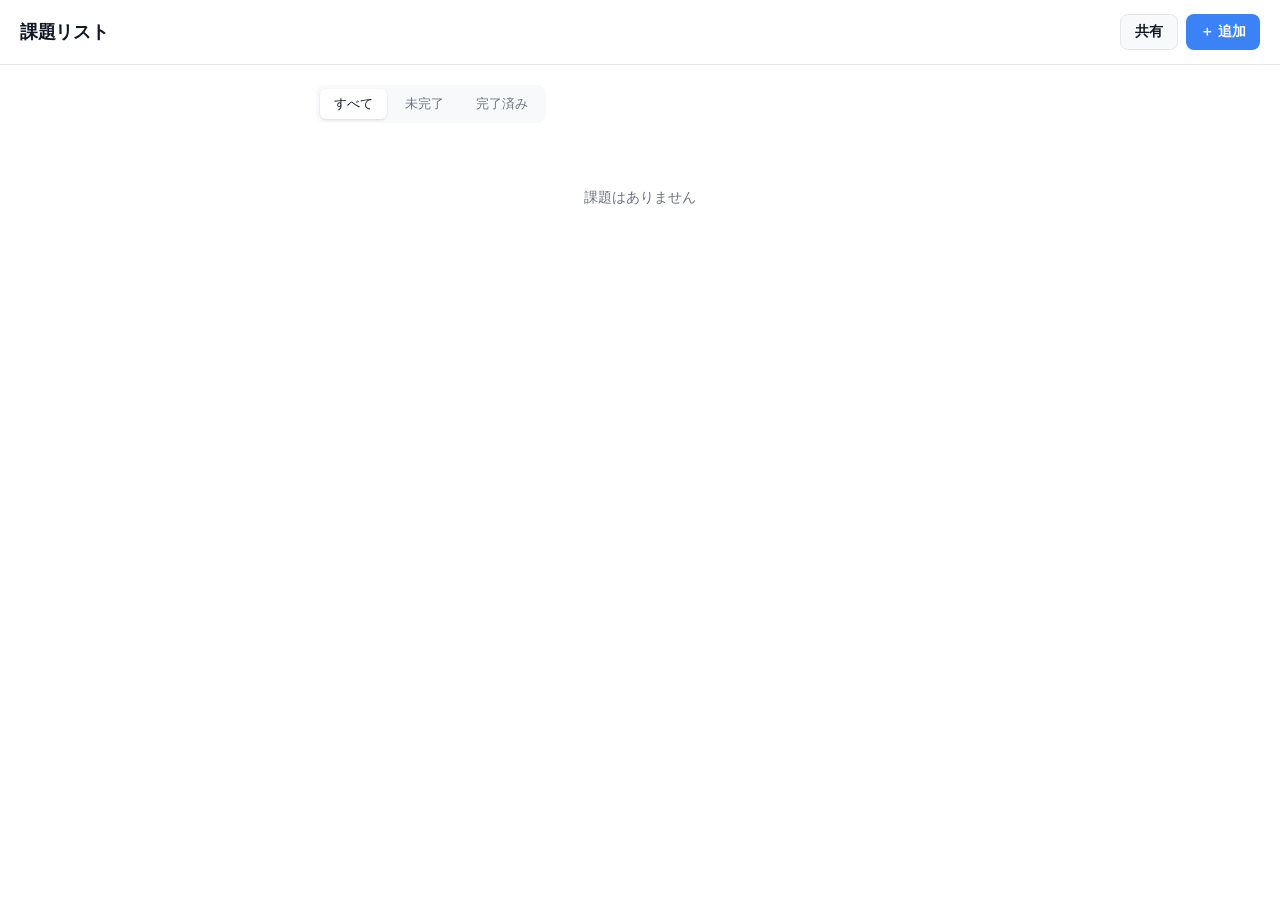
==== index.html @ 904139f9 "Initial commit: 課題管理アプリ" ====
<!DOCTYPE html>
<html lang="ja">
<head>
  <meta charset="UTF-8">
  <meta name="viewport" content="width=device-width, initial-scale=1.0">
  <title>課題リスト</title>
  <link rel="stylesheet" href="style.css">
</head>
<body>
  <header class="header">
    <h1 class="header-title">課題リスト</h1>
    <div class="header-actions">
      <button class="btn btn-share" id="btn-share">共有</button>
      <button class="btn btn-primary" id="btn-add">＋ 追加</button>
    </div>
  </header>

  <main class="main">
    <div class="filter-tabs" id="filter-tabs">
      <button class="tab active" data-filter="all">すべて</button>
      <button class="tab" data-filter="pending">未完了</button>
      <button class="tab" data-filter="done">完了済み</button>
    </div>

    <div class="list" id="list"></div>
    <p class="empty" id="empty" hidden>課題はありません</p>
  </main>

  <div class="modal-overlay" id="modal-overlay" hidden>
    <div class="modal">
      <h2 class="modal-title" id="modal-title">課題を追加</h2>
      <form id="form">
        <div class="field">
          <label for="f-subject">科目名 <span class="required">*</span></label>
          <input type="text" id="f-subject" placeholder="例：英語II" required>
        </div>
        <div class="field">
          <label for="f-deadline">締め切り <span class="required">*</span></label>
          <input type="datetime-local" id="f-deadline" required>
        </div>
        <div class="field">
          <label for="f-content">内容</label>
          <textarea id="f-content" rows="3" placeholder="課題の内容や指示を入力"></textarea>
        </div>
        <div class="field">
          <label for="f-memo">メモ</label>
          <textarea id="f-memo" rows="2" placeholder="補足メモ（参考書のページ数など）"></textarea>
        </div>
        <div class="modal-footer">
          <button type="button" class="btn btn-cancel" id="btn-cancel">キャンセル</button>
          <button type="submit" class="btn btn-primary" id="btn-submit">保存</button>
        </div>
      </form>
    </div>
  </div>

  <div class="toast" id="toast"></div>

  <script src="app.js"></script>
</body>
</html>
---- style.css ----
:root {
  --bg: #ffffff;
  --surface: #f8f9fa;
  --surface-hover: #f0f1f3;
  --border: #e5e7eb;
  --text: #111827;
  --text-sub: #6b7280;
  --accent: #3b82f6;
  --accent-hover: #2563eb;
  --danger: #ef4444;
  --danger-light: #fef2f2;
  --orange: #f97316;
  --orange-light: #fff7ed;
  --yellow: #ca8a04;
  --yellow-light: #fefce8;
  --green: #16a34a;
  --green-light: #f0fdf4;
  --radius: 12px;
  --radius-sm: 8px;
  --shadow: 0 1px 3px rgba(0,0,0,.08), 0 1px 2px rgba(0,0,0,.05);
  --shadow-md: 0 4px 12px rgba(0,0,0,.1);
}

*, *::before, *::after { box-sizing: border-box; margin: 0; padding: 0; }

body {
  font-family: -apple-system, BlinkMacSystemFont, 'Segoe UI', sans-serif;
  background: var(--bg);
  color: var(--text);
  min-height: 100vh;
  font-size: 15px;
  line-height: 1.5;
}

/* Header */
.header {
  position: sticky;
  top: 0;
  z-index: 10;
  background: var(--bg);
  border-bottom: 1px solid var(--border);
  padding: 14px 20px;
  display: flex;
  align-items: center;
  justify-content: space-between;
}
.header-title {
  font-size: 18px;
  font-weight: 700;
  letter-spacing: -.3px;
}
.header-actions {
  display: flex;
  gap: 8px;
}

/* Buttons */
.btn {
  border: none;
  cursor: pointer;
  border-radius: var(--radius-sm);
  font-size: 14px;
  font-weight: 600;
  padding: 8px 14px;
  transition: background .15s, opacity .15s;
}
.btn-primary {
  background: var(--accent);
  color: #fff;
}
.btn-primary:hover { background: var(--accent-hover); }
.btn-share {
  background: var(--surface);
  color: var(--text);
  border: 1px solid var(--border);
}
.btn-share:hover { background: var(--surface-hover); }
.btn-cancel {
  background: var(--surface);
  color: var(--text);
  border: 1px solid var(--border);
}
.btn-cancel:hover { background: var(--surface-hover); }
.btn-icon {
  background: none;
  border: none;
  cursor: pointer;
  padding: 4px 6px;
  border-radius: 6px;
  font-size: 16px;
  color: var(--text-sub);
  transition: background .15s;
}
.btn-icon:hover { background: var(--surface-hover); color: var(--text); }

/* Main */
.main {
  max-width: 680px;
  margin: 0 auto;
  padding: 20px 16px 80px;
}

/* Filter tabs */
.filter-tabs {
  display: flex;
  gap: 4px;
  margin-bottom: 16px;
  background: var(--surface);
  padding: 4px;
  border-radius: var(--radius-sm);
  width: fit-content;
}
.tab {
  border: none;
  background: none;
  cursor: pointer;
  padding: 6px 14px;
  border-radius: 6px;
  font-size: 13px;
  font-weight: 500;
  color: var(--text-sub);
  transition: background .15s, color .15s;
}
.tab.active {
  background: var(--bg);
  color: var(--text);
  box-shadow: var(--shadow);
}

/* Assignment list */
.list {
  display: flex;
  flex-direction: column;
  gap: 10px;
}

.empty {
  text-align: center;
  color: var(--text-sub);
  padding: 48px 0;
  font-size: 14px;
}

/* Card */
.card {
  background: var(--bg);
  border: 1px solid var(--border);
  border-radius: var(--radius);
  padding: 14px 16px;
  box-shadow: var(--shadow);
  display: flex;
  gap: 12px;
  align-items: flex-start;
  transition: box-shadow .15s;
}
.card:hover { box-shadow: var(--shadow-md); }
.card.done-card { opacity: .55; }

.card-check {
  margin-top: 2px;
  width: 20px;
  height: 20px;
  flex-shrink: 0;
  cursor: pointer;
  accent-color: var(--accent);
}

.card-body { flex: 1; min-width: 0; }

.card-top {
  display: flex;
  align-items: center;
  gap: 8px;
  flex-wrap: wrap;
  margin-bottom: 4px;
}
.card-subject {
  font-weight: 700;
  font-size: 15px;
  flex: 1;
  min-width: 0;
  white-space: nowrap;
  overflow: hidden;
  text-overflow: ellipsis;
}
.card.done-card .card-subject { text-decoration: line-through; }

.deadline-badge {
  font-size: 12px;
  font-weight: 600;
  padding: 2px 8px;
  border-radius: 20px;
  white-space: nowrap;
  flex-shrink: 0;
}
.badge-overdue  { background: var(--danger-light);  color: var(--danger); }
.badge-today    { background: var(--orange-light);  color: var(--orange); }
.badge-tomorrow { background: var(--yellow-light);  color: var(--yellow); }
.badge-later    { background: var(--surface);       color: var(--text-sub); }
.badge-done     { background: var(--green-light);   color: var(--green); }

.card-content {
  font-size: 13px;
  color: var(--text);
  margin-bottom: 4px;
  white-space: nowrap;
  overflow: hidden;
  text-overflow: ellipsis;
}
.card-memo {
  font-size: 12px;
  color: var(--text-sub);
  white-space: nowrap;
  overflow: hidden;
  text-overflow: ellipsis;
}

.card-actions {
  display: flex;
  gap: 2px;
  flex-shrink: 0;
  margin-top: -2px;
}

/* Modal */
.modal-overlay {
  position: fixed;
  inset: 0;
  background: rgba(0,0,0,.35);
  z-index: 100;
  display: flex;
  align-items: center;
  justify-content: center;
  padding: 16px;
}
.modal-overlay[hidden] { display: none; }

.modal {
  background: var(--bg);
  border-radius: var(--radius);
  padding: 24px;
  width: 100%;
  max-width: 480px;
  box-shadow: var(--shadow-md);
}
.modal-title {
  font-size: 17px;
  font-weight: 700;
  margin-bottom: 20px;
}

.field {
  margin-bottom: 16px;
}
.field label {
  display: block;
  font-size: 13px;
  font-weight: 600;
  margin-bottom: 6px;
  color: var(--text);
}
.required { color: var(--danger); }
.field input,
.field textarea {
  width: 100%;
  border: 1px solid var(--border);
  border-radius: var(--radius-sm);
  padding: 9px 12px;
  font-size: 14px;
  font-family: inherit;
  background: var(--bg);
  color: var(--text);
  outline: none;
  transition: border-color .15s;
  resize: vertical;
}
.field input:focus,
.field textarea:focus {
  border-color: var(--accent);
  box-shadow: 0 0 0 3px rgba(59,130,246,.15);
}

.modal-footer {
  display: flex;
  justify-content: flex-end;
  gap: 8px;
  margin-top: 20px;
}

/* Toast */
.toast {
  position: fixed;
  bottom: 24px;
  left: 50%;
  transform: translateX(-50%) translateY(80px);
  background: #1f2937;
  color: #fff;
  padding: 10px 20px;
  border-radius: 20px;
  font-size: 14px;
  font-weight: 500;
  pointer-events: none;
  transition: transform .25s ease, opacity .25s ease;
  opacity: 0;
  white-space: nowrap;
  z-index: 200;
}
.toast.show {
  transform: translateX(-50%) translateY(0);
  opacity: 1;
}

/* Mobile */
@media (max-width: 480px) {
  .header { padding: 12px 14px; }
  .main { padding: 16px 12px 80px; }
  .card { padding: 12px 14px; }
  .modal { padding: 20px 16px; }
  .header-title { font-size: 16px; }
  .btn { padding: 8px 12px; font-size: 13px; }
}
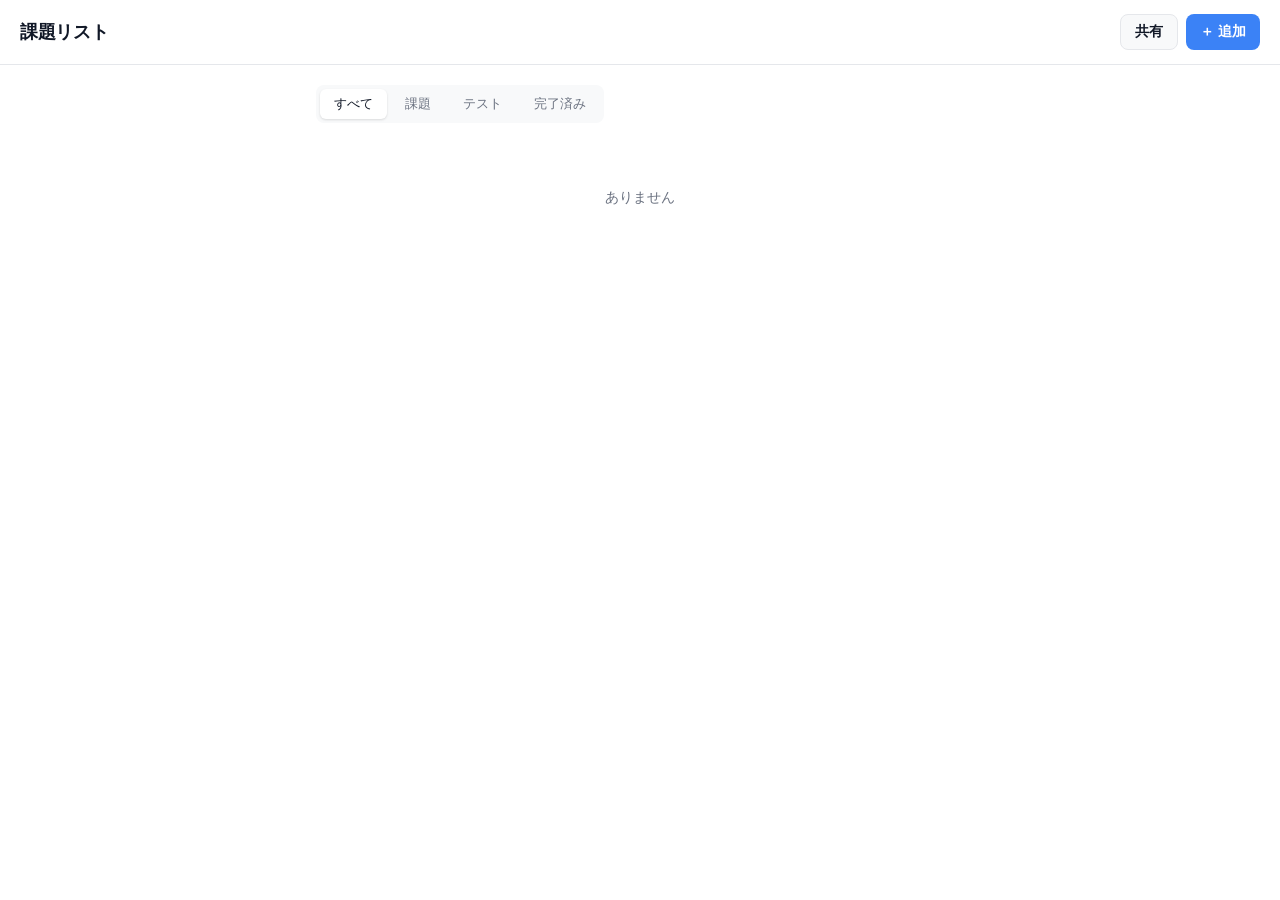
==== commit 5aea2a4c: "テストの日程・出題範囲を追加、フィルタータブも対応" ====
--- a/index.html
+++ b/index.html
@@ -18,12 +18,13 @@
   <main class="main">
     <div class="filter-tabs" id="filter-tabs">
       <button class="tab active" data-filter="all">すべて</button>
-      <button class="tab" data-filter="pending">未完了</button>
+      <button class="tab" data-filter="assignment">課題</button>
+      <button class="tab" data-filter="exam">テスト</button>
       <button class="tab" data-filter="done">完了済み</button>
     </div>
 
     <div class="list" id="list"></div>
-    <p class="empty" id="empty" hidden>課題はありません</p>
+    <p class="empty" id="empty" hidden>ありません</p>
   </main>
 
   <div class="modal-overlay" id="modal-overlay" hidden>
@@ -31,15 +32,22 @@
       <h2 class="modal-title" id="modal-title">課題を追加</h2>
       <form id="form">
         <div class="field">
+          <label>種類 <span class="required">*</span></label>
+          <div class="type-toggle">
+            <button type="button" class="type-btn active" data-type="assignment">課題</button>
+            <button type="button" class="type-btn" data-type="exam">テスト</button>
+          </div>
+        </div>
+        <div class="field">
           <label for="f-subject">科目名 <span class="required">*</span></label>
           <input type="text" id="f-subject" placeholder="例：英語II" required>
         </div>
         <div class="field">
-          <label for="f-deadline">締め切り <span class="required">*</span></label>
+          <label for="f-deadline" id="label-deadline">締め切り <span class="required">*</span></label>
           <input type="datetime-local" id="f-deadline" required>
         </div>
         <div class="field">
-          <label for="f-content">内容</label>
+          <label for="f-content" id="label-content">内容</label>
           <textarea id="f-content" rows="3" placeholder="課題の内容や指示を入力"></textarea>
         </div>
         <div class="field">
--- a/style.css
+++ b/style.css
@@ -199,20 +199,24 @@
 .badge-later    { background: var(--surface);       color: var(--text-sub); }
 .badge-done     { background: var(--green-light);   color: var(--green); }
 
+.card-type-label {
+  font-size: 11px;
+  color: var(--text-sub);
+  margin-bottom: 3px;
+}
+
 .card-content {
   font-size: 13px;
   color: var(--text);
   margin-bottom: 4px;
-  white-space: nowrap;
-  overflow: hidden;
-  text-overflow: ellipsis;
+  white-space: pre-wrap;
+  word-break: break-word;
 }
 .card-memo {
   font-size: 12px;
   color: var(--text-sub);
-  white-space: nowrap;
-  overflow: hidden;
-  text-overflow: ellipsis;
+  white-space: pre-wrap;
+  word-break: break-word;
 }
 
 .card-actions {
@@ -221,6 +225,39 @@
   flex-shrink: 0;
   margin-top: -2px;
 }
+
+/* Type toggle */
+.type-toggle {
+  display: flex;
+  gap: 4px;
+  background: var(--surface);
+  padding: 4px;
+  border-radius: var(--radius-sm);
+  width: fit-content;
+}
+.type-btn {
+  border: none;
+  background: none;
+  cursor: pointer;
+  padding: 6px 18px;
+  border-radius: 6px;
+  font-size: 13px;
+  font-weight: 600;
+  color: var(--text-sub);
+  transition: background .15s, color .15s;
+}
+.type-btn.active {
+  background: var(--bg);
+  color: var(--text);
+  box-shadow: var(--shadow);
+}
+
+/* Exam badge */
+.badge-exam-overdue  { background: #fdf2f8; color: #9d174d; }
+.badge-exam-today    { background: #fdf4ff; color: #7e22ce; }
+.badge-exam-tomorrow { background: #eff6ff; color: #1d4ed8; }
+.badge-exam-later    { background: #f5f3ff; color: #6d28d9; }
+.badge-exam-done     { background: var(--green-light); color: var(--green); }
 
 /* Modal */
 .modal-overlay {
